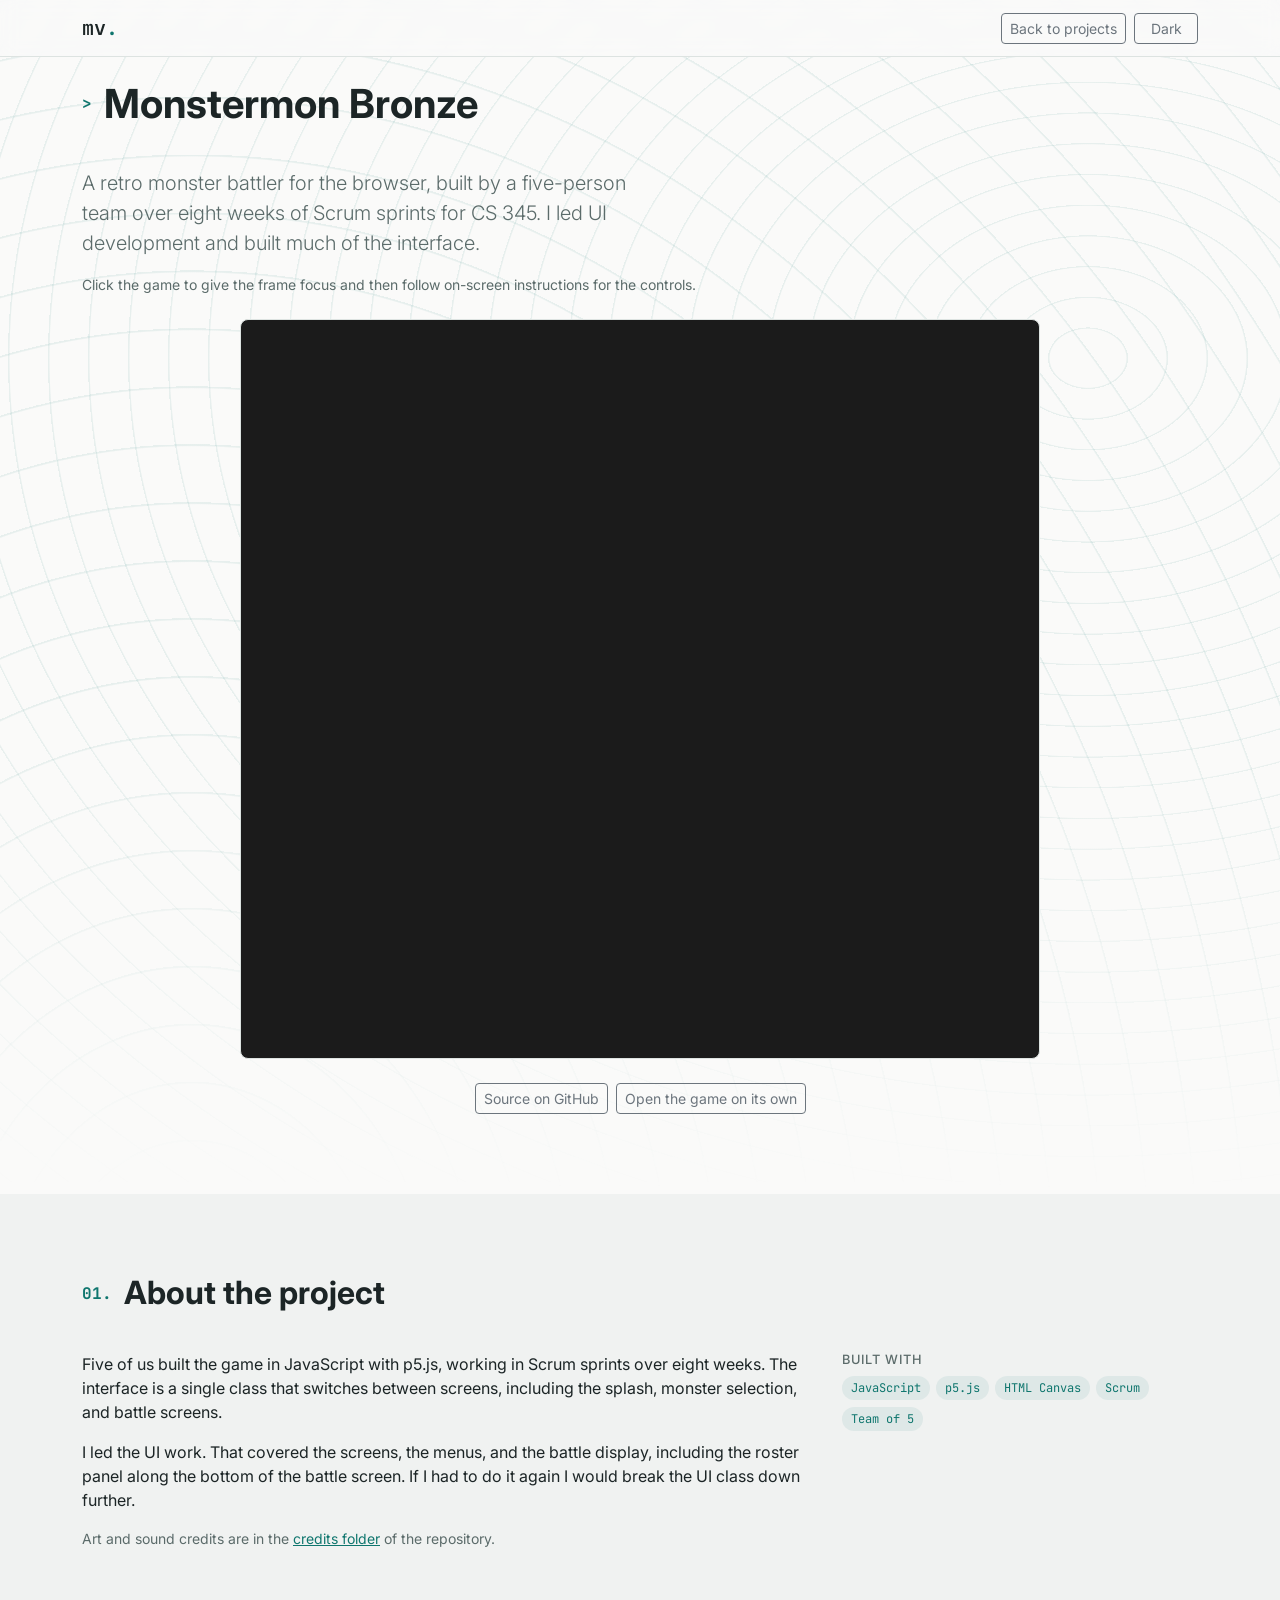
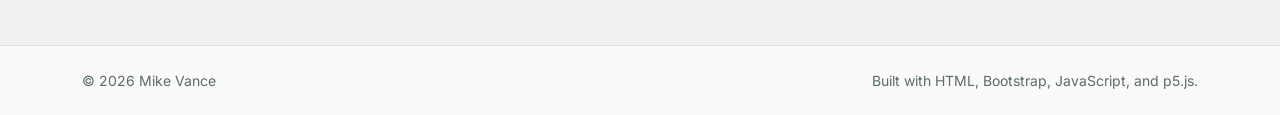
==== games/monstermon/index.html @ 5b139da8 "added locally built site files" ====
<!DOCTYPE html>
<html lang="en" data-bs-theme="dark">
<head>
  <meta charset="utf-8">
  <meta name="viewport" content="width=device-width, initial-scale=1">
  <title>Monstermon Bronze | Mike Vance</title>
  <meta name="description" content="Monstermon Bronze, a retro monster battler for the browser built by a five-person team in eight weeks of Scrum sprints. Play it here.">

  <!-- Bootstrap -->
  <link rel="stylesheet" href="https://cdn.jsdelivr.net/npm/bootstrap@5.3.3/dist/css/bootstrap.min.css">
  <!-- Fonts -->
  <link rel="preconnect" href="https://fonts.googleapis.com">
  <link rel="preconnect" href="https://fonts.gstatic.com" crossorigin>
  <link rel="stylesheet" href="https://fonts.googleapis.com/css2?family=Inter:wght@400;500;600;700&family=JetBrains+Mono:wght@400;600&display=swap">
  <!-- Site overrides -->
  <link rel="stylesheet" href="../../css/style.css">
</head>
<body>
  <a class="visually-hidden-focusable skip-link" href="#main">Skip to content</a>

  <header>
    <nav class="navbar fixed-top site-nav" aria-label="Main navigation">
      <div class="container">
        <a class="navbar-brand mono" href="../../index.html">mv<span class="accent">.</span></a>
        <div class="d-flex align-items-center gap-2">
          <a class="btn btn-sm btn-outline-secondary" href="../../index.html#projects">Back to projects</a>
          <button id="themeToggle" class="btn btn-sm btn-outline-secondary theme-toggle" type="button"
                  aria-label="Switch to light mode">Light</button>
        </div>
      </div>
    </nav>
  </header>

  <main id="main">
    <section class="section contour">
      <div class="container">
        <h1 class="section-title"><span class="mono accent">&gt;</span> Monstermon Bronze</h1>
        <p class="lead contact-lead">
          A retro monster battler for the browser, built by a five-person team over eight weeks
          of Scrum sprints for CS 345. I led UI development and built much of the interface.
        </p>
        <p class="small text-body-secondary">
          Click the game to give the frame focus and then follow on-screen instructions for the controls.
        </p>

        <!-- Game -->
        <div class="d-flex justify-content-center mt-4">
          <iframe class="game-frame" src="https://vancem5.github.io/MonstermonBronze/"
                  title="Monstermon Bronze" allow="autoplay" width="800" height="740"></iframe>
        </div>

        <div class="d-flex flex-wrap gap-2 mt-4 justify-content-center">
          <a class="btn btn-sm btn-outline-secondary" href="https://github.com/vancem5/MonstermonBronze">Source on GitHub</a>
          <a class="btn btn-sm btn-outline-secondary" href="https://vancem5.github.io/MonstermonBronze/">Open the game on its own</a>
        </div>
      </div>
    </section>

    <section class="section section-alt">
      <div class="container">
        <h2 class="section-title"><span class="mono accent">01.</span> About the project</h2>
        <div class="row g-4">
          <div class="col-lg-8">
            <p>
              Five of us built the game in JavaScript with p5.js, working in Scrum sprints over eight weeks.
              The interface is a single class that switches between screens, including the splash,
              monster selection, and battle screens.
            </p>
            <p>
              I led the UI work. That covered the screens, the menus, and the battle display, including
              the roster panel along the bottom of the battle screen. If I had to do it again I would
              break the UI class down further.
            </p>
            <p class="small text-body-secondary">
              Art and sound credits are in the
              <a href="https://github.com/vancem5/MonstermonBronze/tree/main/credits">credits folder</a>
              of the repository.
            </p>
          </div>
          <div class="col-lg-4">
            <h3 class="h6 skill-head">Built with</h3>
            <ul class="tags list-unstyled">
              <li>JavaScript</li><li>p5.js</li><li>HTML Canvas</li><li>Scrum</li><li>Team of 5</li>
            </ul>
          </div>
        </div>
      </div>
    </section>
  </main>

  <footer class="site-footer">
    <div class="container d-flex flex-column flex-sm-row justify-content-between gap-2">
      <small>&copy; <span id="year"></span> Mike Vance</small>
      <small>Built with HTML, Bootstrap, JavaScript, and p5.js.</small>
    </div>
  </footer>

  <script src="../../js/main.js"></script>
</body>
</html>
---- css/style.css ----
/* ==========================================================
   Overrides layered on top of Bootstrap 5.3
   ========================================================== */

:root,
[data-bs-theme="dark"] {
  --accent: #2dd4bf;
  --accent-hover: #5eead4;
  --accent-ink: #042f2e;
  --surface: #0f1419;
  --surface-alt: #141b22;
  --card-bg: #18212a;
  --border: #253140;
  --text: #e6edf3;
  --text-muted: #9aa7b4;
  --tag-bg: rgba(45, 212, 191, 0.1);
  --contour: rgba(45, 212, 191, 0.07);

  --bs-body-bg: var(--surface);
  --bs-body-color: var(--text);
  --bs-secondary-color: var(--text-muted);
  --bs-border-color: var(--border);
  --bs-body-font-family: "Inter", system-ui, -apple-system, "Segoe UI", sans-serif;
}

[data-bs-theme="light"] {
  --accent: #0f766e;
  --accent-hover: #115e59;
  --accent-ink: #ffffff;
  --surface: #fafaf9;
  --surface-alt: #f0f2f1;
  --card-bg: #ffffff;
  --border: #dde3e1;
  --text: #1c2526;
  --text-muted: #5b6b6a;
  --tag-bg: rgba(15, 118, 110, 0.08);
  --contour: rgba(15, 118, 110, 0.08);

  --bs-body-bg: var(--surface);
  --bs-body-color: var(--text);
  --bs-secondary-color: var(--text-muted);
  --bs-border-color: var(--border);
}

html { scroll-behavior: smooth; scroll-padding-top: 4.5rem; }
body { background: var(--surface); color: var(--text); }

.mono { font-family: "JetBrains Mono", ui-monospace, monospace; }
.accent { color: var(--accent); }

a { color: var(--accent); }
a:hover { color: var(--accent-hover); }

.skip-link {
  position: absolute; left: 1rem; top: 1rem; z-index: 2000;
  background: var(--accent); color: var(--accent-ink); padding: .5rem 1rem; border-radius: .375rem;
}

/* ---------- Buttons ---------- */
.btn-accent {
  --bs-btn-bg: var(--accent);
  --bs-btn-border-color: var(--accent);
  --bs-btn-color: var(--accent-ink);
  --bs-btn-hover-bg: var(--accent-hover);
  --bs-btn-hover-border-color: var(--accent-hover);
  --bs-btn-hover-color: var(--accent-ink);
  --bs-btn-active-bg: var(--accent-hover);
  --bs-btn-active-color: var(--accent-ink);
  font-weight: 600;
}
[data-bs-theme="light"] .btn-outline-light {
  --bs-btn-color: var(--text);
  --bs-btn-border-color: var(--border);
  --bs-btn-hover-bg: var(--text);
  --bs-btn-hover-color: var(--surface);
}

/* ---------- Nav ---------- */
.site-nav {
  background: color-mix(in srgb, var(--surface) 85%, transparent);
  backdrop-filter: blur(8px);
  border-bottom: 1px solid var(--border);
}
.site-nav .navbar-brand { font-weight: 600; color: var(--text); }
.site-nav .nav-link { color: var(--text-muted); }
.site-nav .nav-link:hover,
.site-nav .nav-link.active { color: var(--accent); }
.theme-toggle { min-width: 4rem; }

/* ---------- Hero ---------- */
.hero {
  min-height: 92vh;
  display: flex;
  align-items: center;
  padding: 7rem 0 4rem;
}
/* Subtle contour-line motif. Add .contour to any section that should have it. */
.hero,
.contour {
  position: relative;
  overflow: hidden;
}
.hero::before,
.contour::before {
  content: "";
  position: absolute; inset: 0;
  background:
    repeating-radial-gradient(ellipse at 85% 30%, transparent 0 38px, var(--contour) 39px 40px),
    repeating-radial-gradient(ellipse at 15% 110%, transparent 0 46px, var(--contour) 47px 48px);
  pointer-events: none;
  mask-image: linear-gradient(to bottom, black 60%, transparent);
}
.hero .container,
.contour .container { position: relative; }
.eyebrow { color: var(--accent); margin-bottom: .5rem; }
.hero-lead { max-width: 38rem; color: var(--text-muted); }
.hero-links a { color: var(--text-muted); text-decoration: none; margin-right: 1rem; }
.hero-links a:hover { color: var(--accent); }

/* ---------- Sections ---------- */
.section { padding: 5rem 0; }
.section-alt { background: var(--surface-alt); }
.section-title {
  display: flex; align-items: center; gap: .75rem;
  font-weight: 700; margin-bottom: 2.5rem;
}
.section-title .mono { font-size: 1rem; }

/* ---------- Project cards ---------- */
.project-card {
  background: var(--card-bg);
  border: 1px solid var(--border);
  border-radius: .75rem;
  overflow: hidden;
  transition: transform .2s ease, border-color .2s ease;
}
.project-card:hover { transform: translateY(-3px); border-color: var(--accent); }

.project-thumb {
  aspect-ratio: 16 / 7;
  display: grid; place-items: center;
  font-weight: 600; font-size: 1.25rem;
  color: rgba(255, 255, 255, .9);
}
img.project-thumb { display: block; width: 100%; height: auto; object-fit: cover; }
/* Softens a screenshot: a flat veil of the page color, plus a fade into the card along the bottom. */
.thumb-frame { position: relative; }
.thumb-frame::after {
  content: "";
  position: absolute; inset: 0;
  pointer-events: none;
  background:
    linear-gradient(to bottom, transparent 55%, var(--card-bg)),
    color-mix(in srgb, var(--surface) 35%, transparent);
}

.tags { display: flex; flex-wrap: wrap; gap: .4rem; margin-bottom: .75rem; }
.tags li {
  font-family: "JetBrains Mono", ui-monospace, monospace;
  font-size: .75rem;
  padding: .2rem .55rem;
  border-radius: 999px;
  background: var(--tag-bg);
  color: var(--accent);
}

.service-list { color: var(--text-muted); padding-left: 1.1rem; margin-bottom: 0; }

/* ---------- Code snippets ---------- */
.snippet summary {
  cursor: pointer;
  font-size: .875rem;
  color: var(--accent);
  user-select: none;
}
.snippet pre[class*="language-"] {
  font-size: .8rem;
  border-radius: .5rem;
  margin: .75rem 0 0;
  max-width: 100%;
}

/* ---------- Embedded games ---------- */
.game-frame {
  display: block;
  max-width: 100%;
  border: 1px solid var(--border);
  border-radius: .5rem;
  background: #1b1b1b;
}
/* Bare pages that load inside .game-frame */
.game-page { margin: 0; overflow: hidden; }

/* ---------- Other work ---------- */
.other-work li { padding: .5rem 0; border-top: 1px solid var(--border); }
.other-work a { font-weight: 600; margin-right: .5rem; }

.skill-head { color: var(--text-muted); text-transform: uppercase; letter-spacing: .08em; font-size: .8rem; }

.contact-lead { max-width: 34rem; color: var(--text-muted); }

/* ---------- Footer ---------- */
.site-footer {
  border-top: 1px solid var(--border);
  padding: 1.5rem 0;
  color: var(--text-muted);
}

@media (prefers-reduced-motion: reduce) {
  html { scroll-behavior: auto; }
  .project-card { transition: none; }
  .project-card:hover { transform: none; }
}
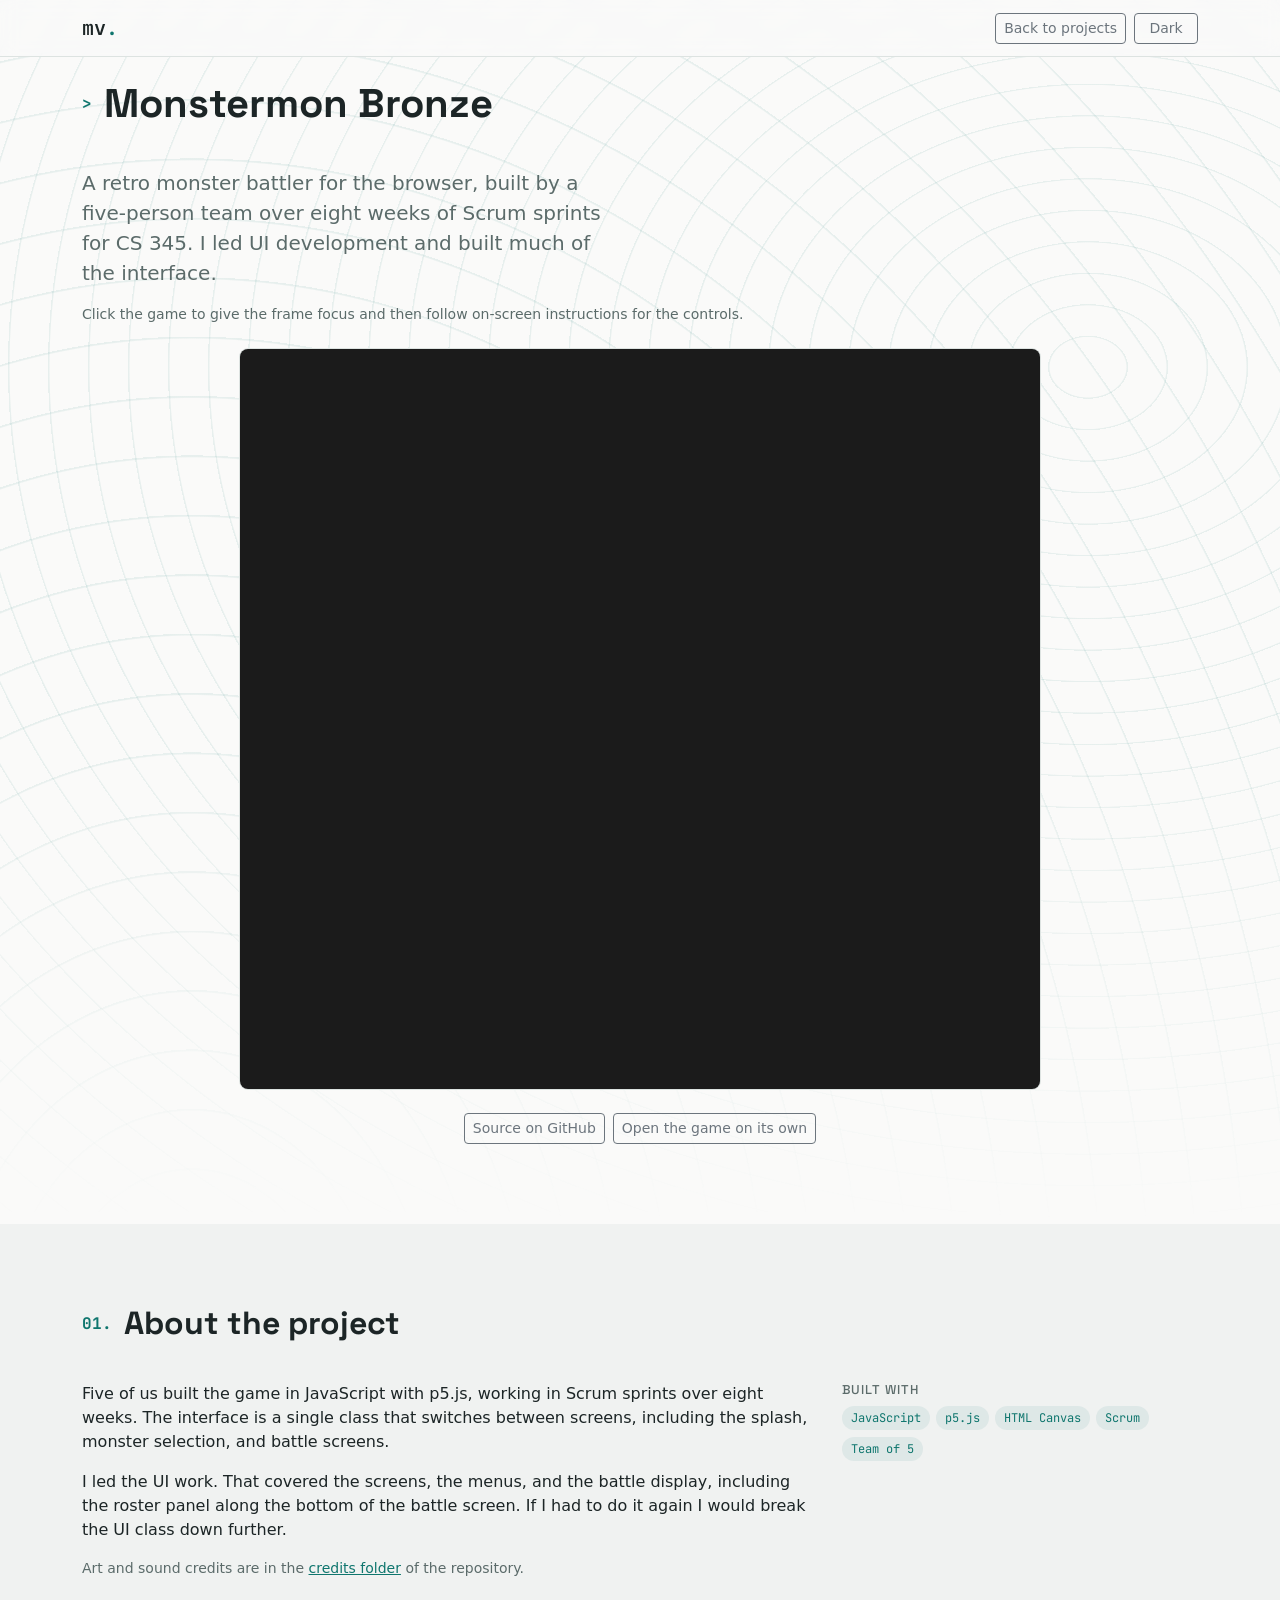
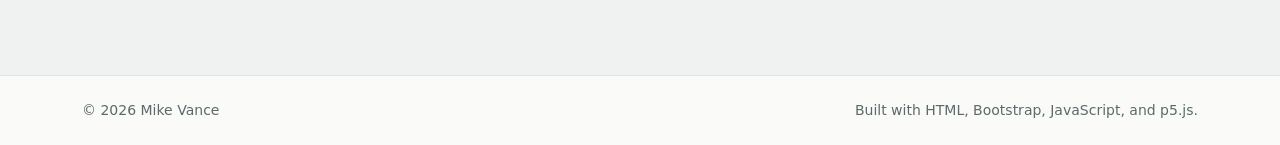
==== commit 91ab110f: "updated html to preload new fonts" ====
--- a/games/monstermon/index.html
+++ b/games/monstermon/index.html
@@ -8,10 +8,9 @@
 
   <!-- Bootstrap -->
   <link rel="stylesheet" href="https://cdn.jsdelivr.net/npm/bootstrap@5.3.3/dist/css/bootstrap.min.css">
-  <!-- Fonts -->
-  <link rel="preconnect" href="https://fonts.googleapis.com">
-  <link rel="preconnect" href="https://fonts.gstatic.com" crossorigin>
-  <link rel="stylesheet" href="https://fonts.googleapis.com/css2?family=Inter:wght@400;500;600;700&family=JetBrains+Mono:wght@400;600&display=swap">
+  <!-- Fonts (self-hosted, declared in css/style.css) -->
+  <link rel="preload" href="../../fonts/space-grotesk-latin-wght-normal.woff2" as="font" type="font/woff2" crossorigin>
+  <link rel="preload" href="../../fonts/inter-latin-wght-normal.woff2" as="font" type="font/woff2" crossorigin>
   <!-- Site overrides -->
   <link rel="stylesheet" href="../../css/style.css">
 </head>
--- a/css/style.css
+++ b/css/style.css
@@ -1,6 +1,29 @@
 /* ==========================================================
    Overrides layered on top of Bootstrap 5.3
    ========================================================== */
+
+/* ---------- Self-hosted fonts (variable, Latin subset, SIL OFL) ---------- */
+@font-face {
+  font-family: "Space Grotesk";
+  src: url("../fonts/space-grotesk-latin-wght-normal.woff2") format("woff2");
+  font-weight: 300 700;
+  font-style: normal;
+  font-display: swap;
+}
+@font-face {
+  font-family: "Inter";
+  src: url("../fonts/inter-latin-wght-normal.woff2") format("woff2");
+  font-weight: 100 900;
+  font-style: normal;
+  font-display: swap;
+}
+@font-face {
+  font-family: "JetBrains Mono";
+  src: url("../fonts/jetbrains-mono-latin-wght-normal.woff2") format("woff2");
+  font-weight: 100 800;
+  font-style: normal;
+  font-display: swap;
+}
 
 :root,
 [data-bs-theme="dark"] {
@@ -21,6 +44,7 @@
   --bs-secondary-color: var(--text-muted);
   --bs-border-color: var(--border);
   --bs-body-font-family: "Inter", system-ui, -apple-system, "Segoe UI", sans-serif;
+  --font-heading: "Space Grotesk", system-ui, -apple-system, "Segoe UI", sans-serif;
 }
 
 [data-bs-theme="light"] {
@@ -44,6 +68,9 @@
 
 html { scroll-behavior: smooth; scroll-padding-top: 4.5rem; }
 body { background: var(--surface); color: var(--text); }
+h1, h2, h3, h4, h5, h6,
+.h1, .h2, .h3, .h4, .h5, .h6,
+.display-3 { font-family: var(--font-heading); }
 
 .mono { font-family: "JetBrains Mono", ui-monospace, monospace; }
 .accent { color: var(--accent); }
@@ -184,7 +211,9 @@
 .game-frame {
   display: block;
   max-width: 100%;
-  border: 1px solid var(--border);
+  /* A shadow draws the outline, so the width and height attributes are the real content size. */
+  border: 0;
+  box-shadow: 0 0 0 1px var(--border);
   border-radius: .5rem;
   background: #1b1b1b;
 }
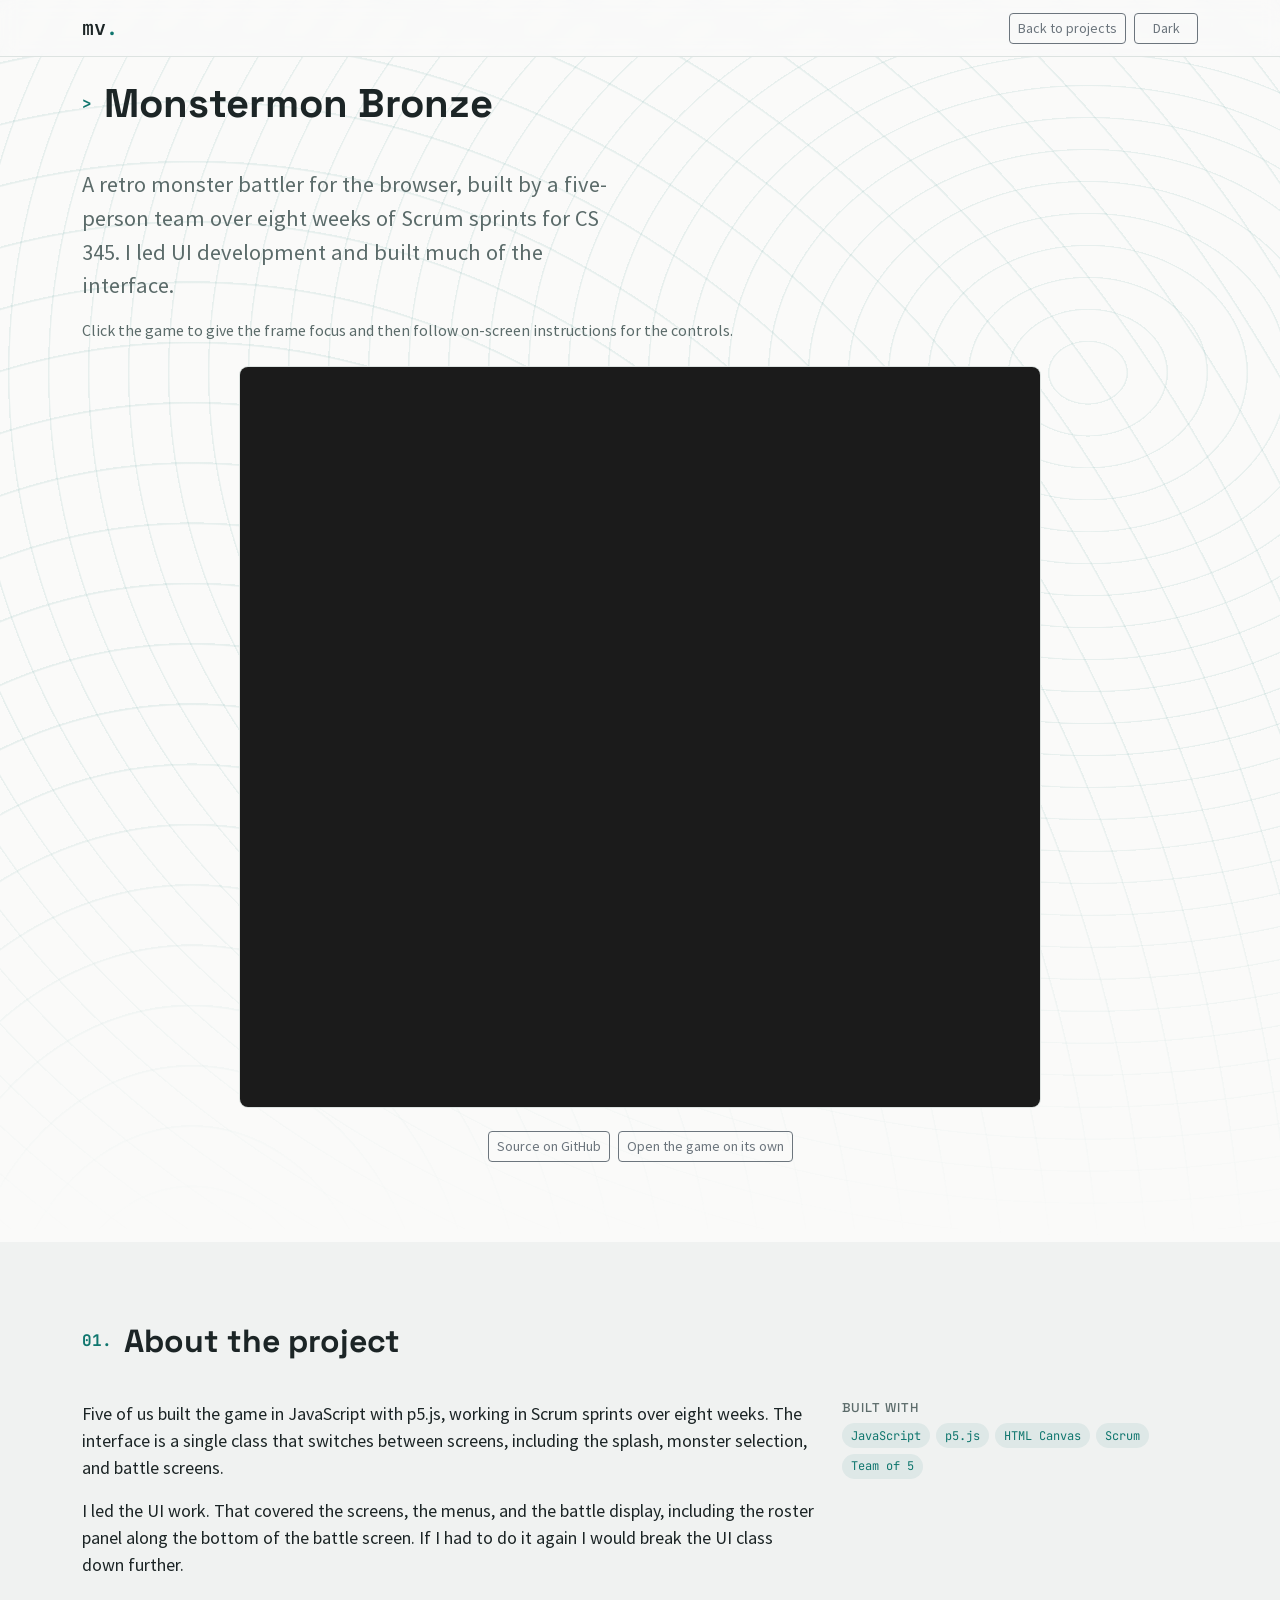
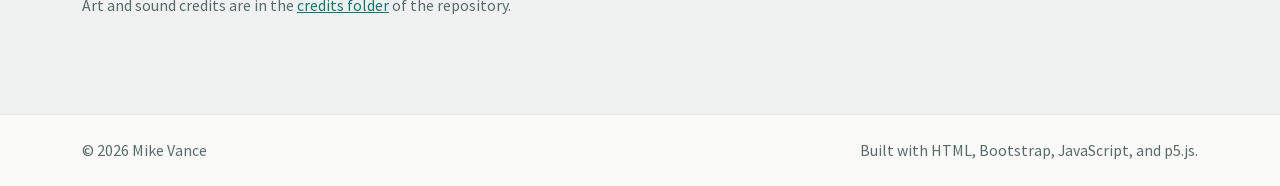
==== commit dadfaf47: "Swapped body text from inter to source-sans-pro" ====
--- a/games/monstermon/index.html
+++ b/games/monstermon/index.html
@@ -10,7 +10,7 @@
   <link rel="stylesheet" href="https://cdn.jsdelivr.net/npm/bootstrap@5.3.3/dist/css/bootstrap.min.css">
   <!-- Fonts (self-hosted, declared in css/style.css) -->
   <link rel="preload" href="../../fonts/space-grotesk-latin-wght-normal.woff2" as="font" type="font/woff2" crossorigin>
-  <link rel="preload" href="../../fonts/inter-latin-wght-normal.woff2" as="font" type="font/woff2" crossorigin>
+  <link rel="preload" href="../../fonts/source-sans-pro-latin-400-normal.woff2" as="font" type="font/woff2" crossorigin>
   <!-- Site overrides -->
   <link rel="stylesheet" href="../../css/style.css">
 </head>
@@ -34,7 +34,7 @@
     <section class="section contour">
       <div class="container">
         <h1 class="section-title"><span class="mono accent">&gt;</span> Monstermon Bronze</h1>
-        <p class="lead contact-lead">
+        <p class="contact-lead">
           A retro monster battler for the browser, built by a five-person team over eight weeks
           of Scrum sprints for CS 345. I led UI development and built much of the interface.
         </p>
--- a/css/style.css
+++ b/css/style.css
@@ -11,9 +11,23 @@
   font-display: swap;
 }
 @font-face {
-  font-family: "Inter";
-  src: url("../fonts/inter-latin-wght-normal.woff2") format("woff2");
-  font-weight: 100 900;
+  font-family: "Source Sans Pro";
+  src: url("../fonts/source-sans-pro-latin-400-normal.woff2") format("woff2");
+  font-weight: 400;
+  font-style: normal;
+  font-display: swap;
+}
+@font-face {
+  font-family: "Source Sans Pro";
+  src: url("../fonts/source-sans-pro-latin-600-normal.woff2") format("woff2");
+  font-weight: 600;
+  font-style: normal;
+  font-display: swap;
+}
+@font-face {
+  font-family: "Source Sans Pro";
+  src: url("../fonts/source-sans-pro-latin-700-normal.woff2") format("woff2");
+  font-weight: 700;
   font-style: normal;
   font-display: swap;
 }
@@ -43,7 +57,8 @@
   --bs-body-color: var(--text);
   --bs-secondary-color: var(--text-muted);
   --bs-border-color: var(--border);
-  --bs-body-font-family: "Inter", system-ui, -apple-system, "Segoe UI", sans-serif;
+  --bs-body-font-family: "Source Sans Pro", system-ui, -apple-system, "Segoe UI", sans-serif;
+  --bs-body-font-size: 1.125rem;
   --font-heading: "Space Grotesk", system-ui, -apple-system, "Segoe UI", sans-serif;
 }
 
@@ -140,7 +155,7 @@
 .hero .container,
 .contour .container { position: relative; }
 .eyebrow { color: var(--accent); margin-bottom: .5rem; }
-.hero-lead { max-width: 38rem; color: var(--text-muted); }
+.hero-lead { max-width: 38rem; color: var(--text-muted); font-size: 1.25em; }
 .hero-links a { color: var(--text-muted); text-decoration: none; margin-right: 1rem; }
 .hero-links a:hover { color: var(--accent); }
 
@@ -226,7 +241,7 @@
 
 .skill-head { color: var(--text-muted); text-transform: uppercase; letter-spacing: .08em; font-size: .8rem; }
 
-.contact-lead { max-width: 34rem; color: var(--text-muted); }
+.contact-lead { max-width: 34rem; color: var(--text-muted); font-size: 1.25em; }
 
 /* ---------- Footer ---------- */
 .site-footer {
